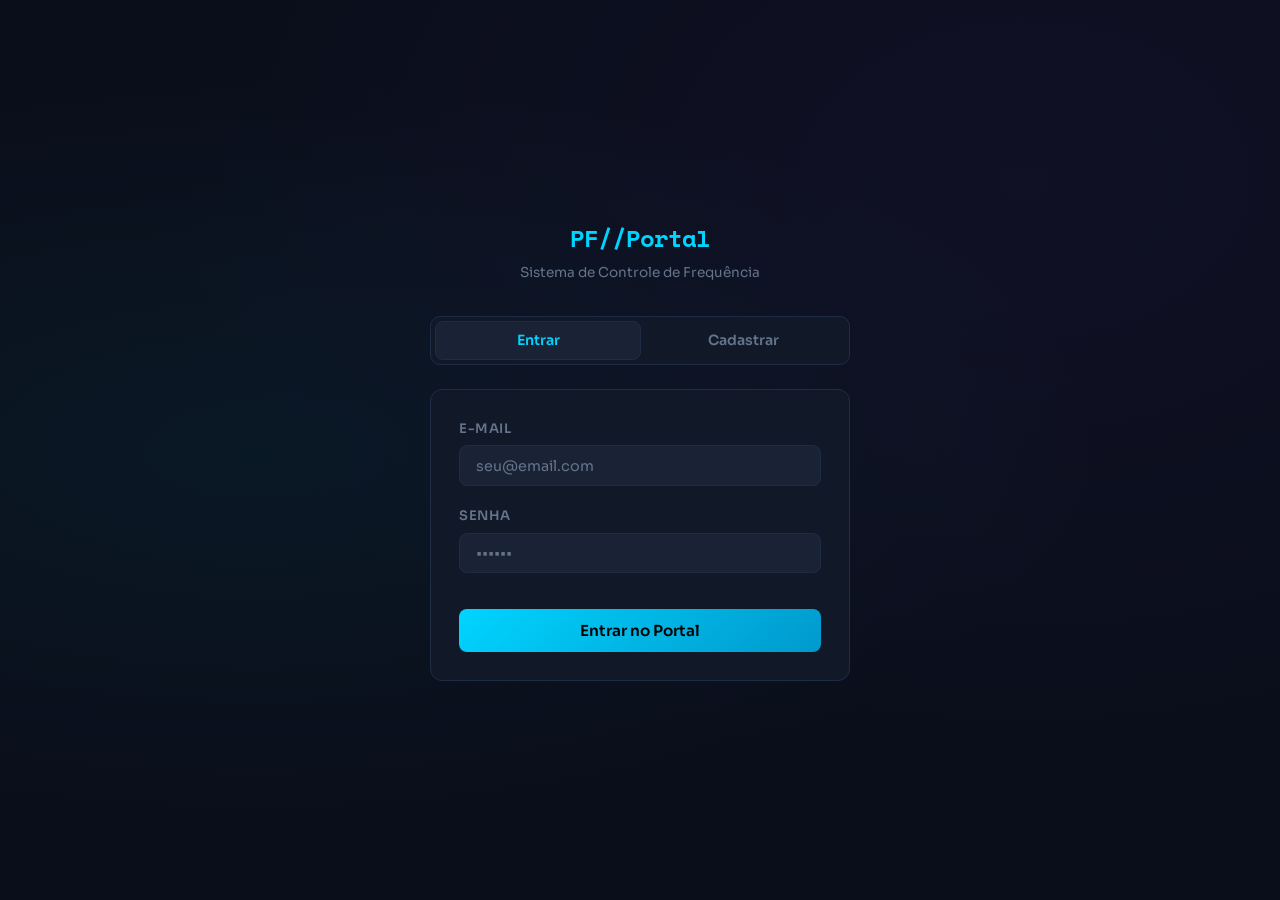
==== portal.html @ 4fd6e5c7 "Add files via upload" ====
<!DOCTYPE html>
<html lang="pt-BR">
<head>
  <meta charset="UTF-8" />
  <meta name="viewport" content="width=device-width, initial-scale=1.0" />
  <title>Portal — Dashboard</title>
  <link rel="stylesheet" href="css/style.css" />
</head>
<body>
  <!-- NAVBAR -->
  <nav class="navbar">
    <a class="navbar-brand" href="portal.html">PF<span>//</span>Portal</a>
    <div class="navbar-right">
      <span class="welcome-text">Bem-vindo, <strong id="user-name">—</strong></span>
      <button class="btn btn-ghost btn-sm" onclick="Auth.logout()">Sair</button>
    </div>
  </nav>

  <div class="page container" style="padding-top:2rem; padding-bottom:3rem;">
    <!-- Stats -->
    <div class="stats-row" id="stats-row">
      <div class="stat-box">
        <div class="stat-label">Turmas</div>
        <div class="stat-value font-mono" id="stat-turmas">0</div>
        <div class="stat-sub">cadastradas</div>
      </div>
      <div class="stat-box">
        <div class="stat-label">Alunos</div>
        <div class="stat-value font-mono" id="stat-alunos">0</div>
        <div class="stat-sub">no total</div>
      </div>
      <div class="stat-box">
        <div class="stat-label">UCs</div>
        <div class="stat-value font-mono" id="stat-ucs">0</div>
        <div class="stat-sub">cadastradas</div>
      </div>
    </div>

    <!-- Section header -->
    <div class="section-header">
      <div>
        <div class="section-title">Minhas Turmas</div>
      </div>
      <button class="btn btn-primary" onclick="openModal()">+ Criar Turma</button>
    </div>

    <div id="msg-area"></div>
    <div id="turmas-grid" class="grid-2"></div>
  </div>

  <!-- Modal: criar/editar turma -->
  <div class="modal-overlay hidden" id="modal">
    <div class="modal">
      <div class="modal-header">
        <span class="modal-title" id="modal-title">Nova Turma</span>
        <button class="modal-close" onclick="closeModal()">✕</button>
      </div>
      <div id="modal-msg"></div>
      <div class="form-group">
        <label class="form-label">Nome da Turma *</label>
        <input type="text" id="turma-nome" class="form-input" placeholder="Ex: Turma 2024/1" />
      </div>
      <div class="form-group">
        <label class="form-label">Descrição (opcional)</label>
        <input type="text" id="turma-desc" class="form-input" placeholder="Ex: Técnico em Informática" />
      </div>
      <div class="modal-footer">
        <button class="btn btn-ghost" onclick="closeModal()">Cancelar</button>
        <button class="btn btn-primary" id="modal-save-btn" onclick="salvarTurma()">Salvar</button>
      </div>
    </div>
  </div>

  <!-- Modal: confirmar delete -->
  <div class="modal-overlay hidden" id="modal-del">
    <div class="modal">
      <div class="modal-header">
        <span class="modal-title">Excluir Turma</span>
        <button class="modal-close" onclick="document.getElementById('modal-del').classList.add('hidden')">✕</button>
      </div>
      <p class="text-muted">Tem certeza? Todos os alunos, UCs e frequências desta turma serão excluídos.</p>
      <div class="modal-footer">
        <button class="btn btn-ghost" onclick="document.getElementById('modal-del').classList.add('hidden')">Cancelar</button>
        <button class="btn btn-danger" id="btn-confirm-del" onclick="confirmarDelete()">Excluir</button>
      </div>
    </div>
  </div>

  <script src="js/auth.js"></script>
  <script src="js/storage.js"></script>
  <script src="js/turmas.js"></script>
  <script>
    const user = Auth.requireAuth();
    if (user) document.getElementById('user-name').textContent = user.name.split(' ')[0];

    let editingId = null;
    let deletingId = null;

    function openModal(turma) {
      editingId = turma ? turma.id : null;
      document.getElementById('modal-title').textContent = turma ? 'Editar Turma' : 'Nova Turma';
      document.getElementById('turma-nome').value = turma ? turma.nome : '';
      document.getElementById('turma-desc').value = turma ? turma.descricao : '';
      document.getElementById('modal-msg').innerHTML = '';
      document.getElementById('modal').classList.remove('hidden');
      setTimeout(() => document.getElementById('turma-nome').focus(), 100);
    }

    function closeModal() {
      document.getElementById('modal').classList.add('hidden');
    }

    function salvarTurma() {
      const nome = document.getElementById('turma-nome').value;
      const desc = document.getElementById('turma-desc').value;
      let res;
      if (editingId) {
        res = Turmas.update(editingId, nome, desc);
      } else {
        res = Turmas.create(user.id, nome, desc);
      }
      if (!res.ok) {
        document.getElementById('modal-msg').innerHTML = `<div class="alert alert-error">${res.msg}</div>`;
        return;
      }
      closeModal();
      render();
    }

    function openDelete(id) {
      deletingId = id;
      document.getElementById('modal-del').classList.remove('hidden');
    }

    function confirmarDelete() {
      if (!deletingId) return;
      Turmas.delete(deletingId);
      deletingId = null;
      document.getElementById('modal-del').classList.add('hidden');
      render();
    }

    function render() {
      const turmas = Storage.getTurmas(user.id);
      const grid = document.getElementById('turmas-grid');

      // Stats
      let totalAlunos = 0, totalUCs = 0;
      turmas.forEach(t => {
        totalAlunos += Storage.getAlunos(t.id).length;
        totalUCs += Storage.getUCs(t.id).length;
      });
      document.getElementById('stat-turmas').textContent = turmas.length;
      document.getElementById('stat-alunos').textContent = totalAlunos;
      document.getElementById('stat-ucs').textContent = totalUCs;

      if (turmas.length === 0) {
        grid.innerHTML = `
          <div class="empty-state" style="grid-column:1/-1">
            <div class="empty-icon">🏫</div>
            <h3>Nenhuma turma cadastrada</h3>
            <p>Clique em "Criar Turma" para começar.</p>
          </div>`;
        return;
      }

      grid.innerHTML = turmas.map(t => {
        const alunos = Storage.getAlunos(t.id).length;
        const ucs = Storage.getUCs(t.id).length;
        return `
          <div class="card card-clickable" onclick="location.href='turma.html?id=${t.id}'">
            <div class="card-header">
              <div>
                <div class="card-title">${escHtml(t.nome)}</div>
                ${t.descricao ? `<div class="card-subtitle">${escHtml(t.descricao)}</div>` : ''}
              </div>
              <div style="display:flex;gap:0.4rem;z-index:2" onclick="event.stopPropagation()">
                <button class="btn btn-warn btn-sm" onclick="openModal(${JSON.stringify(t).replace(/"/g,'&quot;')})">✏</button>
                <button class="btn btn-danger btn-sm" onclick="openDelete('${t.id}')">🗑</button>
              </div>
            </div>
            <div style="display:flex;gap:0.75rem;margin-top:0.5rem;">
              <span class="badge badge-accent">👥 ${alunos} aluno${alunos !== 1 ? 's' : ''}</span>
              <span class="badge badge-muted">📚 ${ucs} UC${ucs !== 1 ? 's' : ''}</span>
            </div>
            <div style="margin-top:1rem;">
              <button class="btn btn-primary btn-sm" onclick="event.stopPropagation();location.href='turma.html?id=${t.id}'">Entrar →</button>
            </div>
          </div>`;
      }).join('');
    }

    function escHtml(s) {
      return String(s).replace(/&/g,'&amp;').replace(/</g,'&lt;').replace(/>/g,'&gt;').replace(/"/g,'&quot;');
    }

    // Allow Enter key in modal
    document.addEventListener('keydown', e => {
      if (e.key === 'Enter' && !document.getElementById('modal').classList.contains('hidden')) salvarTurma();
      if (e.key === 'Escape') { closeModal(); document.getElementById('modal-del').classList.add('hidden'); }
    });

    render();
  </script>
</body>
</html>
---- css/style.css ----
@import url('https://fonts.googleapis.com/css2?family=Space+Mono:wght@400;700&family=Sora:wght@300;400;500;600;700&display=swap');

:root {
  --bg: #0a0e1a;
  --surface: #111827;
  --surface2: #1a2235;
  --border: #1e2d45;
  --accent: #00d4ff;
  --accent2: #7c3aed;
  --danger: #ff4d6d;
  --warn: #f59e0b;
  --success: #10b981;
  --text: #e2e8f0;
  --text-muted: #64748b;
  --radius: 12px;
  --shadow: 0 4px 24px rgba(0,0,0,0.4);
}

*, *::before, *::after { box-sizing: border-box; margin: 0; padding: 0; }

body {
  font-family: 'Sora', sans-serif;
  background: var(--bg);
  color: var(--text);
  min-height: 100vh;
  line-height: 1.6;
}

/* ===== LAYOUT ===== */
.container { max-width: 1100px; margin: 0 auto; padding: 0 1.5rem; }
.page { min-height: 100vh; }

/* ===== NAVBAR ===== */
.navbar {
  background: rgba(17,24,39,0.9);
  backdrop-filter: blur(12px);
  border-bottom: 1px solid var(--border);
  padding: 0 1.5rem;
  height: 64px;
  display: flex;
  align-items: center;
  justify-content: space-between;
  position: sticky;
  top: 0;
  z-index: 100;
}

.navbar-brand {
  font-family: 'Space Mono', monospace;
  font-weight: 700;
  font-size: 1.1rem;
  color: var(--accent);
  text-decoration: none;
  letter-spacing: -0.5px;
}

.navbar-brand span { color: var(--text-muted); }

.navbar-right {
  display: flex;
  align-items: center;
  gap: 1rem;
}

.welcome-text {
  font-size: 0.85rem;
  color: var(--text-muted);
}

.welcome-text strong { color: var(--text); }

/* ===== BREADCRUMB ===== */
.breadcrumb {
  display: flex;
  align-items: center;
  gap: 0.5rem;
  padding: 1rem 0;
  font-size: 0.82rem;
  color: var(--text-muted);
}

.breadcrumb a { color: var(--accent); text-decoration: none; }
.breadcrumb a:hover { text-decoration: underline; }
.breadcrumb-sep { color: var(--border); }

/* ===== BUTTONS ===== */
.btn {
  display: inline-flex;
  align-items: center;
  gap: 0.4rem;
  padding: 0.55rem 1.1rem;
  border-radius: 8px;
  border: none;
  font-family: 'Sora', sans-serif;
  font-size: 0.88rem;
  font-weight: 600;
  cursor: pointer;
  transition: all 0.2s;
  text-decoration: none;
}

.btn-primary {
  background: linear-gradient(135deg, var(--accent), #0099cc);
  color: #000;
}
.btn-primary:hover { opacity: 0.85; transform: translateY(-1px); box-shadow: 0 4px 16px rgba(0,212,255,0.35); }

.btn-secondary {
  background: var(--surface2);
  color: var(--text);
  border: 1px solid var(--border);
}
.btn-secondary:hover { border-color: var(--accent); color: var(--accent); }

.btn-danger {
  background: rgba(255,77,109,0.15);
  color: var(--danger);
  border: 1px solid rgba(255,77,109,0.3);
}
.btn-danger:hover { background: rgba(255,77,109,0.25); }

.btn-success {
  background: rgba(16,185,129,0.15);
  color: var(--success);
  border: 1px solid rgba(16,185,129,0.3);
}
.btn-success:hover { background: rgba(16,185,129,0.25); }

.btn-warn {
  background: rgba(245,158,11,0.15);
  color: var(--warn);
  border: 1px solid rgba(245,158,11,0.3);
}
.btn-warn:hover { background: rgba(245,158,11,0.25); }

.btn-ghost {
  background: transparent;
  color: var(--text-muted);
  border: 1px solid var(--border);
}
.btn-ghost:hover { color: var(--text); border-color: var(--text-muted); }

.btn-sm { padding: 0.3rem 0.7rem; font-size: 0.78rem; }
.btn-lg { padding: 0.75rem 1.5rem; font-size: 0.95rem; }
.btn-full { width: 100%; justify-content: center; }

/* ===== FORMS ===== */
.form-group { margin-bottom: 1.2rem; }
.form-label { display: block; font-size: 0.82rem; font-weight: 600; color: var(--text-muted); margin-bottom: 0.4rem; text-transform: uppercase; letter-spacing: 0.5px; }

.form-input, .form-select {
  width: 100%;
  padding: 0.65rem 1rem;
  background: var(--surface2);
  border: 1px solid var(--border);
  border-radius: 8px;
  color: var(--text);
  font-family: 'Sora', sans-serif;
  font-size: 0.9rem;
  transition: border-color 0.2s;
  outline: none;
}

.form-input:focus, .form-select:focus {
  border-color: var(--accent);
  box-shadow: 0 0 0 3px rgba(0,212,255,0.1);
}

.form-input::placeholder { color: var(--text-muted); }

.form-row { display: grid; grid-template-columns: 1fr 1fr; gap: 1rem; }
@media (max-width: 500px) { .form-row { grid-template-columns: 1fr; } }

/* ===== CARDS ===== */
.card {
  background: var(--surface);
  border: 1px solid var(--border);
  border-radius: var(--radius);
  padding: 1.5rem;
  transition: border-color 0.2s, transform 0.2s;
}

.card:hover { border-color: rgba(0,212,255,0.25); }
.card-clickable { cursor: pointer; }
.card-clickable:hover { transform: translateY(-2px); box-shadow: var(--shadow); }

.card-header {
  display: flex;
  align-items: center;
  justify-content: space-between;
  margin-bottom: 1rem;
}

.card-title { font-size: 1rem; font-weight: 700; }
.card-subtitle { font-size: 0.8rem; color: var(--text-muted); margin-top: 0.2rem; }

/* ===== GRID ===== */
.grid-2 { display: grid; grid-template-columns: repeat(auto-fill, minmax(280px, 1fr)); gap: 1rem; }
.grid-3 { display: grid; grid-template-columns: repeat(auto-fill, minmax(220px, 1fr)); gap: 1rem; }

/* ===== SECTION HEADER ===== */
.section-header {
  display: flex;
  align-items: center;
  justify-content: space-between;
  margin-bottom: 1.5rem;
  padding-bottom: 1rem;
  border-bottom: 1px solid var(--border);
}

.section-title { font-size: 1.3rem; font-weight: 700; }
.section-count { font-size: 0.8rem; color: var(--text-muted); font-family: 'Space Mono', monospace; }

/* ===== BADGE ===== */
.badge {
  display: inline-flex;
  align-items: center;
  padding: 0.2rem 0.6rem;
  border-radius: 999px;
  font-size: 0.72rem;
  font-weight: 700;
  font-family: 'Space Mono', monospace;
}

.badge-accent { background: rgba(0,212,255,0.15); color: var(--accent); }
.badge-warn { background: rgba(245,158,11,0.15); color: var(--warn); }
.badge-danger { background: rgba(255,77,109,0.15); color: var(--danger); }
.badge-success { background: rgba(16,185,129,0.15); color: var(--success); }
.badge-muted { background: var(--surface2); color: var(--text-muted); }

/* ===== TABS ===== */
.tabs {
  display: flex;
  gap: 0.25rem;
  background: var(--surface);
  border: 1px solid var(--border);
  border-radius: 10px;
  padding: 0.25rem;
  margin-bottom: 2rem;
}

.tab-btn {
  flex: 1;
  padding: 0.6rem 1rem;
  border: none;
  background: transparent;
  color: var(--text-muted);
  font-family: 'Sora', sans-serif;
  font-size: 0.85rem;
  font-weight: 600;
  cursor: pointer;
  border-radius: 8px;
  transition: all 0.2s;
}

.tab-btn.active {
  background: var(--surface2);
  color: var(--accent);
  border: 1px solid var(--border);
}

.tab-content { display: none; }
.tab-content.active { display: block; }

/* ===== ALERTS ===== */
.alert {
  padding: 0.75rem 1rem;
  border-radius: 8px;
  font-size: 0.85rem;
  margin-bottom: 1rem;
  display: flex;
  align-items: flex-start;
  gap: 0.5rem;
  animation: slideIn 0.3s ease;
}

@keyframes slideIn {
  from { opacity: 0; transform: translateY(-8px); }
  to { opacity: 1; transform: translateY(0); }
}

.alert-error { background: rgba(255,77,109,0.12); border: 1px solid rgba(255,77,109,0.3); color: #ff8099; }
.alert-success { background: rgba(16,185,129,0.12); border: 1px solid rgba(16,185,129,0.3); color: #34d399; }
.alert-warn { background: rgba(245,158,11,0.12); border: 1px solid rgba(245,158,11,0.3); color: var(--warn); }

/* ===== TABLE ===== */
.table-wrap { overflow-x: auto; border-radius: var(--radius); border: 1px solid var(--border); }

table {
  width: 100%;
  border-collapse: collapse;
  font-size: 0.88rem;
}

thead { background: var(--surface2); }
th { padding: 0.75rem 1rem; text-align: left; font-size: 0.75rem; color: var(--text-muted); text-transform: uppercase; letter-spacing: 0.5px; font-weight: 700; }
td { padding: 0.75rem 1rem; border-top: 1px solid var(--border); }
tr:hover td { background: rgba(255,255,255,0.02); }

/* ===== ALUNO ALERT STATES ===== */
.aluno-row.alert-consecutiva td:first-child { color: var(--danger); }
.aluno-alert-tag {
  display: inline-flex;
  align-items: center;
  gap: 0.3rem;
  font-size: 0.75rem;
  padding: 0.15rem 0.5rem;
  border-radius: 4px;
  margin-top: 0.2rem;
}

.tag-consecutiva { background: rgba(255,77,109,0.15); color: var(--danger); }
.tag-baixa-presenca { background: rgba(245,158,11,0.15); color: var(--warn); }

/* ===== FREQUENCIA ===== */
.freq-grid { display: flex; flex-direction: column; gap: 1rem; }

.freq-aula-card {
  background: var(--surface);
  border: 1px solid var(--border);
  border-radius: var(--radius);
  overflow: hidden;
}

.freq-aula-header {
  display: flex;
  align-items: center;
  justify-content: space-between;
  padding: 0.85rem 1.2rem;
  background: var(--surface2);
  border-bottom: 1px solid var(--border);
}

.freq-aula-title { font-weight: 700; font-size: 0.9rem; }
.freq-aula-date { font-size: 0.78rem; color: var(--text-muted); font-family: 'Space Mono', monospace; }

.freq-aluno-list { padding: 0.75rem 1.2rem; display: flex; flex-direction: column; gap: 0.5rem; }

.freq-aluno-item {
  display: flex;
  align-items: center;
  justify-content: space-between;
  padding: 0.5rem 0.75rem;
  border-radius: 8px;
  background: rgba(255,255,255,0.02);
}

.freq-aluno-name { font-size: 0.88rem; font-weight: 500; }
.freq-aluno-name.faltou { color: var(--danger); }

.freq-toggle {
  display: flex;
  gap: 0.4rem;
}

.btn-presenca {
  padding: 0.25rem 0.7rem;
  border-radius: 6px;
  border: 1px solid;
  font-size: 0.78rem;
  font-weight: 700;
  cursor: pointer;
  font-family: 'Sora', sans-serif;
  transition: all 0.15s;
}

.btn-presenca.presente {
  background: rgba(16,185,129,0.2);
  color: var(--success);
  border-color: rgba(16,185,129,0.4);
}
.btn-presenca.faltou {
  background: rgba(255,77,109,0.2);
  color: var(--danger);
  border-color: rgba(255,77,109,0.4);
}
.btn-presenca.inativo {
  background: transparent;
  color: var(--text-muted);
  border-color: var(--border);
}

/* ===== LOGIN PAGE ===== */
.auth-page {
  min-height: 100vh;
  display: flex;
  align-items: center;
  justify-content: center;
  padding: 2rem;
  background: radial-gradient(ellipse at 20% 50%, rgba(0,212,255,0.05) 0%, transparent 60%),
              radial-gradient(ellipse at 80% 20%, rgba(124,58,237,0.05) 0%, transparent 60%),
              var(--bg);
}

.auth-box {
  width: 100%;
  max-width: 420px;
}

.auth-logo {
  text-align: center;
  margin-bottom: 2rem;
}

.auth-logo h1 {
  font-family: 'Space Mono', monospace;
  font-size: 1.5rem;
  color: var(--accent);
  letter-spacing: -1px;
}

.auth-logo p {
  color: var(--text-muted);
  font-size: 0.85rem;
  margin-top: 0.25rem;
}

.auth-tabs {
  display: flex;
  background: var(--surface);
  border: 1px solid var(--border);
  border-radius: 10px;
  padding: 0.25rem;
  margin-bottom: 1.5rem;
}

.auth-tab {
  flex: 1;
  padding: 0.6rem;
  border: none;
  background: transparent;
  color: var(--text-muted);
  font-family: 'Sora', sans-serif;
  font-size: 0.88rem;
  font-weight: 600;
  cursor: pointer;
  border-radius: 8px;
  transition: all 0.2s;
}

.auth-tab.active {
  background: var(--surface2);
  color: var(--accent);
  border: 1px solid var(--border);
}

.auth-form { background: var(--surface); border: 1px solid var(--border); border-radius: var(--radius); padding: 1.75rem; }

/* ===== MODAL ===== */
.modal-overlay {
  position: fixed;
  inset: 0;
  background: rgba(0,0,0,0.7);
  backdrop-filter: blur(4px);
  display: flex;
  align-items: center;
  justify-content: center;
  z-index: 1000;
  padding: 1rem;
  animation: fadeIn 0.2s ease;
}

@keyframes fadeIn { from { opacity: 0; } to { opacity: 1; } }

.modal {
  background: var(--surface);
  border: 1px solid var(--border);
  border-radius: var(--radius);
  padding: 1.75rem;
  width: 100%;
  max-width: 480px;
  animation: scaleIn 0.2s ease;
}

@keyframes scaleIn { from { opacity:0; transform: scale(0.96); } to { opacity:1; transform: scale(1); } }

.modal-header {
  display: flex;
  align-items: center;
  justify-content: space-between;
  margin-bottom: 1.5rem;
}

.modal-title { font-size: 1.1rem; font-weight: 700; }

.modal-close {
  background: transparent;
  border: none;
  color: var(--text-muted);
  cursor: pointer;
  font-size: 1.2rem;
  line-height: 1;
  padding: 0.25rem;
}
.modal-close:hover { color: var(--text); }

.modal-footer { display: flex; gap: 0.75rem; justify-content: flex-end; margin-top: 1.5rem; }

/* ===== STAT BOXES ===== */
.stats-row { display: grid; grid-template-columns: repeat(auto-fit, minmax(140px, 1fr)); gap: 1rem; margin-bottom: 2rem; }

.stat-box {
  background: var(--surface);
  border: 1px solid var(--border);
  border-radius: var(--radius);
  padding: 1.2rem 1.4rem;
}

.stat-label { font-size: 0.72rem; color: var(--text-muted); text-transform: uppercase; letter-spacing: 0.5px; font-weight: 700; margin-bottom: 0.3rem; }
.stat-value { font-family: 'Space Mono', monospace; font-size: 1.8rem; font-weight: 700; color: var(--accent); line-height: 1; }
.stat-sub { font-size: 0.75rem; color: var(--text-muted); margin-top: 0.2rem; }

/* ===== PROGRESS BAR ===== */
.progress-wrap { background: var(--border); border-radius: 99px; height: 6px; overflow: hidden; margin-top: 0.4rem; }
.progress-bar { height: 100%; border-radius: 99px; transition: width 0.5s ease; }
.progress-good { background: var(--success); }
.progress-warn { background: var(--warn); }
.progress-bad { background: var(--danger); }

/* ===== EMPTY STATE ===== */
.empty-state {
  text-align: center;
  padding: 3rem 1rem;
  color: var(--text-muted);
}
.empty-state .empty-icon { font-size: 2.5rem; margin-bottom: 0.75rem; }
.empty-state h3 { font-size: 1rem; color: var(--text); margin-bottom: 0.5rem; }
.empty-state p { font-size: 0.85rem; }

/* ===== SCROLLBAR ===== */
::-webkit-scrollbar { width: 6px; height: 6px; }
::-webkit-scrollbar-track { background: var(--bg); }
::-webkit-scrollbar-thumb { background: var(--border); border-radius: 99px; }
::-webkit-scrollbar-thumb:hover { background: var(--text-muted); }

/* ===== MISC ===== */
.hidden { display: none !important; }
.mt-1 { margin-top: 0.5rem; }
.mt-2 { margin-top: 1rem; }
.mt-3 { margin-top: 1.5rem; }
.mb-2 { margin-bottom: 1rem; }
.flex { display: flex; }
.items-center { align-items: center; }
.gap-2 { gap: 0.5rem; }
.gap-3 { gap: 1rem; }
.text-muted { color: var(--text-muted); font-size: 0.85rem; }
.text-danger { color: var(--danger); }
.text-success { color: var(--success); }
.text-warn { color: var(--warn); }
.font-mono { font-family: 'Space Mono', monospace; }
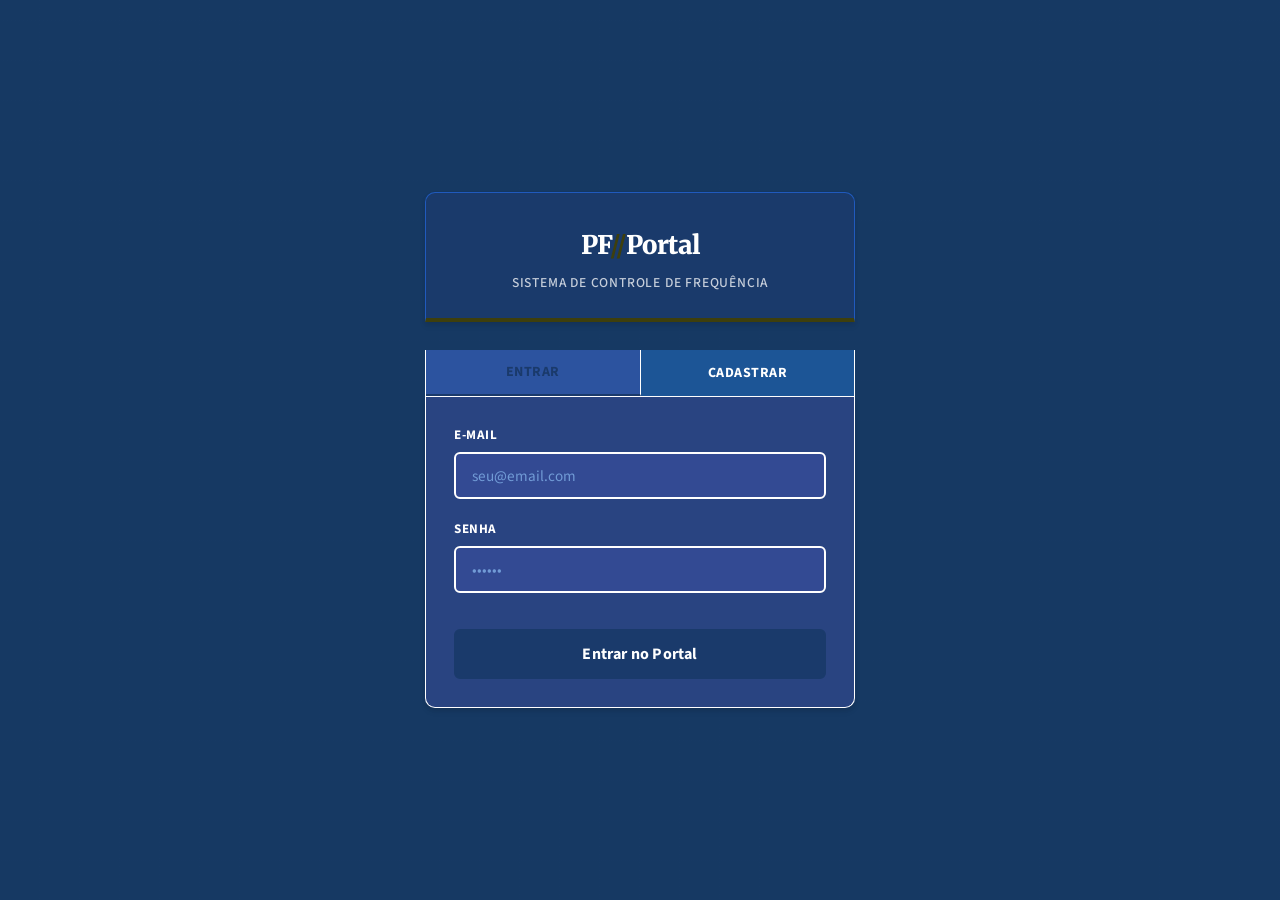
==== commit 4dddcdf7: "Initial commit" ====
--- a/portal.html
+++ b/portal.html
@@ -3,99 +3,370 @@
 <head>
   <meta charset="UTF-8" />
   <meta name="viewport" content="width=device-width, initial-scale=1.0" />
-  <title>Portal — Dashboard</title>
+  <title>PF//Portal — Dashboard</title>
   <link rel="stylesheet" href="css/style.css" />
+  <style>
+    /* ===== PORTAL ESPECÍFICO ===== */
+ 
+    .portal-hero {
+      background: var(--primary);
+      border-bottom: 4px solid var(--accent);
+      padding: 2rem 0 0 0;
+      margin-bottom: 2rem;
+    }
+ 
+    .portal-hero-inner {
+      max-width: 1100px;
+      margin: 0 auto;
+      padding: 0 1.5rem 1.5rem;
+      display: flex;
+      align-items: flex-end;
+      justify-content: space-between;
+      gap: 1rem;
+      flex-wrap: wrap;
+    }
+ 
+    .portal-greeting {
+      color: rgba(255,255,255,0.7);
+      font-size: 0.85rem;
+      font-weight: 600;
+      text-transform: uppercase;
+      letter-spacing: 0.8px;
+      margin-bottom: 0.3rem;
+    }
+ 
+    .portal-greeting strong {
+      color: #ffffff;
+      font-family: 'Merriweather', serif;
+      font-size: 1.5rem;
+      display: block;
+      text-transform: none;
+      letter-spacing: -0.3px;
+      margin-top: 0.1rem;
+    }
+ 
+    .portal-date {
+      color: rgba(255,255,255,0.5);
+      font-size: 0.78rem;
+      margin-top: 0.4rem;
+    }
+ 
+    /* Stats no hero */
+    .hero-stats {
+      display: flex;
+      gap: 1rem;
+      flex-wrap: wrap;
+    }
+ 
+    .hero-stat {
+      background: rgba(255,255,255,0.1);
+      border: 1px solid rgba(255,255,255,0.2);
+      border-radius: 8px;
+      padding: 0.75rem 1.25rem;
+      text-align: center;
+      min-width: 90px;
+    }
+ 
+    .hero-stat-value {
+      font-family: 'Merriweather', serif;
+      font-size: 1.6rem;
+      font-weight: 900;
+      color: var(--accent);
+      line-height: 1;
+    }
+ 
+    .hero-stat-label {
+      font-size: 0.7rem;
+      color: rgba(255,255,255,0.65);
+      text-transform: uppercase;
+      letter-spacing: 0.5px;
+      font-weight: 700;
+      margin-top: 0.25rem;
+    }
+ 
+    /* ===== TURMA CARDS ===== */
+    .turma-card {
+      background: var(--surface);
+      border: 1px solid var(--border);
+      border-radius: var(--radius-lg);
+      overflow: hidden;
+      box-shadow: var(--shadow-sm);
+      cursor: pointer;
+      transition: transform 0.2s, box-shadow 0.2s, border-color 0.2s;
+      display: flex;
+      flex-direction: column;
+    }
+ 
+    .turma-card:hover {
+      transform: translateY(-3px);
+      box-shadow: var(--shadow-lg);
+      border-color: var(--primary);
+    }
+ 
+    .turma-card-header {
+      background: var(--primary);
+      padding: 1.1rem 1.25rem;
+      border-bottom: 3px solid var(--accent);
+      display: flex;
+      align-items: flex-start;
+      justify-content: space-between;
+      gap: 0.5rem;
+    }
+ 
+    .turma-card-titulo {
+      font-family: 'Merriweather', serif;
+      font-size: 1rem;
+      font-weight: 700;
+      color: #ffffff;
+      line-height: 1.3;
+    }
+ 
+    .turma-card-desc {
+      font-size: 0.78rem;
+      color: rgba(255,255,255,0.65);
+      margin-top: 0.2rem;
+    }
+ 
+    .turma-card-acoes {
+      display: flex;
+      gap: 0.35rem;
+      flex-shrink: 0;
+    }
+ 
+    .turma-card-body {
+      padding: 1rem 1.25rem;
+      flex: 1;
+      display: flex;
+      flex-direction: column;
+      gap: 0.75rem;
+    }
+ 
+    .turma-info-row {
+      display: flex;
+      gap: 0.6rem;
+    }
+ 
+    .turma-chip {
+      display: inline-flex;
+      align-items: center;
+      gap: 0.3rem;
+      background: var(--primary-bg);
+      color: var(--primary);
+      border: 1px solid #b3c8e8;
+      border-radius: 4px;
+      padding: 0.2rem 0.65rem;
+      font-size: 0.75rem;
+      font-weight: 700;
+      text-transform: uppercase;
+      letter-spacing: 0.3px;
+    }
+ 
+    .turma-card-footer {
+      padding: 0.85rem 1.25rem;
+      border-top: 1px solid var(--border);
+      background: var(--surface2);
+    }
+ 
+    /* ===== MODAL OVERLAY CUSTOM ===== */
+    .modal > .form-group:first-of-type {
+      margin-top: 1.25rem;
+    }
+ 
+    /* ===== EMPTY ===== */
+    .empty-portal {
+      grid-column: 1 / -1;
+      text-align: center;
+      padding: 4rem 2rem;
+      border: 2px dashed var(--border);
+      border-radius: var(--radius-lg);
+      background: var(--surface);
+    }
+ 
+    .empty-portal .empty-icon {
+      font-size: 3.5rem;
+      margin-bottom: 1rem;
+      display: block;
+    }
+ 
+    .empty-portal h3 {
+      font-family: 'Merriweather', serif;
+      font-size: 1.1rem;
+      color: var(--primary);
+      margin-bottom: 0.5rem;
+    }
+ 
+    .empty-portal p {
+      color: var(--text-muted);
+      font-size: 0.875rem;
+      margin-bottom: 1.5rem;
+    }
+ 
+    /* ===== SECTION TOOLBAR ===== */
+    .toolbar {
+      display: flex;
+      align-items: center;
+      justify-content: space-between;
+      margin-bottom: 1.5rem;
+      flex-wrap: wrap;
+      gap: 0.75rem;
+    }
+ 
+    .toolbar-left {
+      display: flex;
+      align-items: center;
+      gap: 0.75rem;
+    }
+ 
+    .toolbar-title {
+      font-family: 'Merriweather', serif;
+      font-size: 1.15rem;
+      font-weight: 700;
+      color: var(--primary);
+    }
+ 
+    .toolbar-count {
+      background: var(--primary-bg);
+      color: var(--primary);
+      border: 1px solid #b3c8e8;
+      border-radius: 99px;
+      padding: 0.15rem 0.65rem;
+      font-size: 0.75rem;
+      font-weight: 700;
+    }
+ 
+    /* ===== ALERTA CONFIRMAÇÃO DELETE ===== */
+    .confirm-msg {
+      padding: 1rem 1.5rem;
+      background: var(--danger-bg);
+      border-left: 4px solid var(--danger);
+      color: var(--danger);
+      font-size: 0.875rem;
+      font-weight: 500;
+      margin: 0 1.5rem;
+      border-radius: var(--radius);
+    }
+  </style>
 </head>
 <body>
+ 
   <!-- NAVBAR -->
   <nav class="navbar">
     <a class="navbar-brand" href="portal.html">PF<span>//</span>Portal</a>
     <div class="navbar-right">
-      <span class="welcome-text">Bem-vindo, <strong id="user-name">—</strong></span>
-      <button class="btn btn-ghost btn-sm" onclick="Auth.logout()">Sair</button>
+      <span class="welcome-text" id="nav-user-text"></span>
+      <button class="btn btn-ghost btn-sm" onclick="Auth.logout()">⬅ Sair</button>
     </div>
   </nav>
-
-  <div class="page container" style="padding-top:2rem; padding-bottom:3rem;">
-    <!-- Stats -->
-    <div class="stats-row" id="stats-row">
-      <div class="stat-box">
-        <div class="stat-label">Turmas</div>
-        <div class="stat-value font-mono" id="stat-turmas">0</div>
-        <div class="stat-sub">cadastradas</div>
-      </div>
-      <div class="stat-box">
-        <div class="stat-label">Alunos</div>
-        <div class="stat-value font-mono" id="stat-alunos">0</div>
-        <div class="stat-sub">no total</div>
-      </div>
-      <div class="stat-box">
-        <div class="stat-label">UCs</div>
-        <div class="stat-value font-mono" id="stat-ucs">0</div>
-        <div class="stat-sub">cadastradas</div>
+ 
+  <!-- HERO BANNER -->
+  <div class="portal-hero">
+    <div class="portal-hero-inner">
+      <div>
+        <div class="portal-greeting">
+          Bem-vindo de volta,
+          <strong id="hero-nome">—</strong>
+        </div>
+        <div class="portal-date" id="hero-data">—</div>
+      </div>
+      <div class="hero-stats">
+        <div class="hero-stat">
+          <div class="hero-stat-value" id="stat-turmas">0</div>
+          <div class="hero-stat-label">Turmas</div>
+        </div>
+        <div class="hero-stat">
+          <div class="hero-stat-value" id="stat-alunos">0</div>
+          <div class="hero-stat-label">Alunos</div>
+        </div>
+        <div class="hero-stat">
+          <div class="hero-stat-value" id="stat-ucs">0</div>
+          <div class="hero-stat-label">UCs</div>
+        </div>
       </div>
     </div>
-
-    <!-- Section header -->
-    <div class="section-header">
-      <div>
-        <div class="section-title">Minhas Turmas</div>
-      </div>
-      <button class="btn btn-primary" onclick="openModal()">+ Criar Turma</button>
+  </div>
+ 
+  <!-- CONTEÚDO PRINCIPAL -->
+  <div class="container" style="padding-bottom: 3rem;">
+ 
+    <!-- Toolbar -->
+    <div class="toolbar">
+      <div class="toolbar-left">
+        <span class="toolbar-title">Minhas Turmas</span>
+        <span class="toolbar-count" id="turmas-count">0</span>
+      </div>
+      <button class="btn btn-primary" onclick="openModal()">
+        + Nova Turma
+      </button>
     </div>
-
+ 
     <div id="msg-area"></div>
-    <div id="turmas-grid" class="grid-2"></div>
+ 
+    <!-- Grid de turmas -->
+    <div class="grid-2" id="turmas-grid"></div>
+ 
   </div>
-
-  <!-- Modal: criar/editar turma -->
+ 
+  <!-- ===== MODAL: CRIAR / EDITAR TURMA ===== -->
   <div class="modal-overlay hidden" id="modal">
     <div class="modal">
       <div class="modal-header">
         <span class="modal-title" id="modal-title">Nova Turma</span>
         <button class="modal-close" onclick="closeModal()">✕</button>
       </div>
-      <div id="modal-msg"></div>
-      <div class="form-group">
+      <div id="modal-msg" style="padding: 0 1.5rem;"></div>
+      <div class="form-group" style="padding: 1.25rem 1.5rem 0;">
         <label class="form-label">Nome da Turma *</label>
         <input type="text" id="turma-nome" class="form-input" placeholder="Ex: Turma 2024/1" />
       </div>
-      <div class="form-group">
+      <div class="form-group" style="padding: 0 1.5rem;">
         <label class="form-label">Descrição (opcional)</label>
-        <input type="text" id="turma-desc" class="form-input" placeholder="Ex: Técnico em Informática" />
+        <input type="text" id="turma-desc" class="form-input" placeholder="Ex: Técnico em Informática — Manhã" />
       </div>
       <div class="modal-footer">
         <button class="btn btn-ghost" onclick="closeModal()">Cancelar</button>
-        <button class="btn btn-primary" id="modal-save-btn" onclick="salvarTurma()">Salvar</button>
+        <button class="btn btn-primary" onclick="salvarTurma()">💾 Salvar</button>
       </div>
     </div>
   </div>
-
-  <!-- Modal: confirmar delete -->
+ 
+  <!-- ===== MODAL: CONFIRMAR DELETE ===== -->
   <div class="modal-overlay hidden" id="modal-del">
     <div class="modal">
       <div class="modal-header">
         <span class="modal-title">Excluir Turma</span>
-        <button class="modal-close" onclick="document.getElementById('modal-del').classList.add('hidden')">✕</button>
-      </div>
-      <p class="text-muted">Tem certeza? Todos os alunos, UCs e frequências desta turma serão excluídos.</p>
+        <button class="modal-close" onclick="closeDelModal()">✕</button>
+      </div>
+      <p class="confirm-msg" style="margin-top: 1.25rem;">
+        ⚠ Tem certeza? Todos os alunos, UCs e frequências desta turma serão <strong>permanentemente excluídos</strong>.
+      </p>
       <div class="modal-footer">
-        <button class="btn btn-ghost" onclick="document.getElementById('modal-del').classList.add('hidden')">Cancelar</button>
-        <button class="btn btn-danger" id="btn-confirm-del" onclick="confirmarDelete()">Excluir</button>
+        <button class="btn btn-ghost" onclick="closeDelModal()">Cancelar</button>
+        <button class="btn btn-danger" onclick="confirmarDelete()">🗑 Excluir</button>
       </div>
     </div>
   </div>
-
+ 
   <script src="js/auth.js"></script>
   <script src="js/storage.js"></script>
   <script src="js/turmas.js"></script>
   <script>
+    // ===== INIT =====
     const user = Auth.requireAuth();
-    if (user) document.getElementById('user-name').textContent = user.name.split(' ')[0];
-
-    let editingId = null;
+    if (user) {
+      document.getElementById('hero-nome').textContent = user.name;
+      document.getElementById('nav-user-text').innerHTML = `<strong>${user.name.split(' ')[0]}</strong>`;
+ 
+      // Data atual em pt-BR
+      const hoje = new Date();
+      document.getElementById('hero-data').textContent = hoje.toLocaleDateString('pt-BR', {
+        weekday: 'long', day: '2-digit', month: 'long', year: 'numeric'
+      });
+    }
+ 
+    let editingId  = null;
     let deletingId = null;
-
+ 
+    // ===== MODAL TURMA =====
     function openModal(turma) {
       editingId = turma ? turma.id : null;
       document.getElementById('modal-title').textContent = turma ? 'Editar Turma' : 'Nova Turma';
@@ -105,102 +376,139 @@
       document.getElementById('modal').classList.remove('hidden');
       setTimeout(() => document.getElementById('turma-nome').focus(), 100);
     }
-
+ 
     function closeModal() {
       document.getElementById('modal').classList.add('hidden');
     }
-
+ 
     function salvarTurma() {
       const nome = document.getElementById('turma-nome').value;
       const desc = document.getElementById('turma-desc').value;
-      let res;
-      if (editingId) {
-        res = Turmas.update(editingId, nome, desc);
-      } else {
-        res = Turmas.create(user.id, nome, desc);
-      }
+      const res = editingId
+        ? Turmas.update(editingId, nome, desc)
+        : Turmas.create(user.id, nome, desc);
+ 
       if (!res.ok) {
-        document.getElementById('modal-msg').innerHTML = `<div class="alert alert-error">${res.msg}</div>`;
+        document.getElementById('modal-msg').innerHTML =
+          `<div class="alert alert-error" style="margin-top:0.75rem;">⚠ ${res.msg}</div>`;
         return;
       }
       closeModal();
       render();
     }
-
-    function openDelete(id) {
+ 
+    // ===== MODAL DELETE =====
+    function openDelModal(id) {
       deletingId = id;
       document.getElementById('modal-del').classList.remove('hidden');
     }
-
+ 
+    function closeDelModal() {
+      document.getElementById('modal-del').classList.add('hidden');
+      deletingId = null;
+    }
+ 
     function confirmarDelete() {
       if (!deletingId) return;
       Turmas.delete(deletingId);
       deletingId = null;
-      document.getElementById('modal-del').classList.add('hidden');
+      closeDelModal();
       render();
     }
-
+ 
+    // ===== RENDER =====
     function render() {
       const turmas = Storage.getTurmas(user.id);
-      const grid = document.getElementById('turmas-grid');
-
+      const grid   = document.getElementById('turmas-grid');
+ 
       // Stats
       let totalAlunos = 0, totalUCs = 0;
       turmas.forEach(t => {
         totalAlunos += Storage.getAlunos(t.id).length;
-        totalUCs += Storage.getUCs(t.id).length;
+        totalUCs    += Storage.getUCs(t.id).length;
       });
+ 
       document.getElementById('stat-turmas').textContent = turmas.length;
       document.getElementById('stat-alunos').textContent = totalAlunos;
-      document.getElementById('stat-ucs').textContent = totalUCs;
-
+      document.getElementById('stat-ucs').textContent    = totalUCs;
+      document.getElementById('turmas-count').textContent = turmas.length;
+ 
       if (turmas.length === 0) {
         grid.innerHTML = `
-          <div class="empty-state" style="grid-column:1/-1">
-            <div class="empty-icon">🏫</div>
-            <h3>Nenhuma turma cadastrada</h3>
-            <p>Clique em "Criar Turma" para começar.</p>
+          <div class="empty-portal">
+            <span class="empty-icon">🏫</span>
+            <h3>Nenhuma turma cadastrada ainda</h3>
+            <p>Crie sua primeira turma para começar a registrar frequências.</p>
+            <button class="btn btn-primary" onclick="openModal()">+ Criar Primeira Turma</button>
           </div>`;
         return;
       }
-
+ 
       grid.innerHTML = turmas.map(t => {
         const alunos = Storage.getAlunos(t.id).length;
-        const ucs = Storage.getUCs(t.id).length;
+        const ucs    = Storage.getUCs(t.id).length;
+        const aulas  = ucs > 0
+          ? Storage.getUCs(t.id).reduce((acc, uc) => acc + Storage.getAulas(uc.id).length, 0)
+          : 0;
+ 
+        const turmaJson = escAttr(JSON.stringify(t));
+ 
         return `
-          <div class="card card-clickable" onclick="location.href='turma.html?id=${t.id}'">
-            <div class="card-header">
+          <div class="turma-card" onclick="location.href='turma.html?id=${t.id}'">
+            <div class="turma-card-header">
               <div>
-                <div class="card-title">${escHtml(t.nome)}</div>
-                ${t.descricao ? `<div class="card-subtitle">${escHtml(t.descricao)}</div>` : ''}
+                <div class="turma-card-titulo">${escHtml(t.nome)}</div>
+                ${t.descricao ? `<div class="turma-card-desc">${escHtml(t.descricao)}</div>` : ''}
               </div>
-              <div style="display:flex;gap:0.4rem;z-index:2" onclick="event.stopPropagation()">
-                <button class="btn btn-warn btn-sm" onclick="openModal(${JSON.stringify(t).replace(/"/g,'&quot;')})">✏</button>
-                <button class="btn btn-danger btn-sm" onclick="openDelete('${t.id}')">🗑</button>
+              <div class="turma-card-acoes" onclick="event.stopPropagation()">
+                <button class="btn btn-sm"
+                  style="background:rgba(255,255,255,0.15);color:#fff;border:1px solid rgba(255,255,255,0.3);"
+                  onclick="openModal(${turmaJson})"
+                  title="Editar turma">✏</button>
+                <button class="btn btn-sm"
+                  style="background:rgba(185,28,28,0.4);color:#fca5a5;border:1px solid rgba(185,28,28,0.5);"
+                  onclick="openDelModal('${t.id}')"
+                  title="Excluir turma">🗑</button>
               </div>
             </div>
-            <div style="display:flex;gap:0.75rem;margin-top:0.5rem;">
-              <span class="badge badge-accent">👥 ${alunos} aluno${alunos !== 1 ? 's' : ''}</span>
-              <span class="badge badge-muted">📚 ${ucs} UC${ucs !== 1 ? 's' : ''}</span>
+ 
+            <div class="turma-card-body">
+              <div class="turma-info-row">
+                <span class="turma-chip">👥 ${alunos} aluno${alunos !== 1 ? 's' : ''}</span>
+                <span class="turma-chip">📚 ${ucs} UC${ucs !== 1 ? 's' : ''}</span>
+                <span class="turma-chip">📋 ${aulas} aula${aulas !== 1 ? 's' : ''}</span>
+              </div>
             </div>
-            <div style="margin-top:1rem;">
-              <button class="btn btn-primary btn-sm" onclick="event.stopPropagation();location.href='turma.html?id=${t.id}'">Entrar →</button>
+ 
+            <div class="turma-card-footer">
+              <button class="btn btn-primary btn-sm"
+                onclick="event.stopPropagation(); location.href='turma.html?id=${t.id}'">
+                Acessar Turma →
+              </button>
             </div>
           </div>`;
       }).join('');
     }
-
+ 
+    // ===== UTILS =====
     function escHtml(s) {
-      return String(s).replace(/&/g,'&amp;').replace(/</g,'&lt;').replace(/>/g,'&gt;').replace(/"/g,'&quot;');
-    }
-
-    // Allow Enter key in modal
+      return String(s)
+        .replace(/&/g,'&amp;').replace(/</g,'&lt;')
+        .replace(/>/g,'&gt;').replace(/"/g,'&quot;');
+    }
+ 
+    function escAttr(s) {
+      return String(s).replace(/"/g, '&quot;');
+    }
+ 
+    // ===== TECLADO =====
     document.addEventListener('keydown', e => {
-      if (e.key === 'Enter' && !document.getElementById('modal').classList.contains('hidden')) salvarTurma();
-      if (e.key === 'Escape') { closeModal(); document.getElementById('modal-del').classList.add('hidden'); }
+      if (e.key === 'Enter' && !document.getElementById('modal').classList.contains('hidden'))
+        salvarTurma();
+      if (e.key === 'Escape') { closeModal(); closeDelModal(); }
     });
-
+ 
     render();
   </script>
 </body>
-</html>
+</html>
--- a/css/style.css
+++ b/css/style.css
@@ -1,74 +1,104 @@
-@import url('https://fonts.googleapis.com/css2?family=Space+Mono:wght@400;700&family=Sora:wght@300;400;500;600;700&display=swap');
-
+@import url('https://fonts.googleapis.com/css2?family=Merriweather:wght@400;700;900&family=Source+Sans+3:wght@400;500;600;700&display=swap');
+ 
 :root {
-  --bg: #0a0e1a;
-  --surface: #111827;
-  --surface2: #1a2235;
-  --border: #1e2d45;
-  --accent: #00d4ff;
-  --accent2: #7c3aed;
-  --danger: #ff4d6d;
-  --warn: #f59e0b;
-  --success: #10b981;
-  --text: #e2e8f0;
-  --text-muted: #64748b;
-  --radius: 12px;
-  --shadow: 0 4px 24px rgba(0,0,0,0.4);
-}
-
+  /* Paleta institucional escolar */
+  --bg: #032a57b9;
+  --surface: #4252aa6e;
+  --surface2: #1c5596;
+  --border: #ffffff;
+  --border-strong: #ffffff;
+ 
+  --primary: #1a3a6b;       /* azul escuro institucional */
+  --primary-dark: #205abd;
+  --primary-light: #0f3577;
+  --primary-bg: #1a3253;
+ 
+  --accent: #3e3f0d;        /* dourado escolar */
+  --accent-dark: #110c00;
+  --accent-bg: #79715d;
+ 
+  --danger: #a73d3d;
+  --danger-bg: #99616194;
+  --warn: #da6a14b7;
+  --warn-bg: #5c4c0b;
+  --success: #38724e;
+  --success-bg: #dcfce7;
+ 
+  --text: #ffffff;
+  --text-muted: #ffffff;
+  --text-light: #719bd6;
+ 
+  --radius: 6px;
+  --radius-lg: 10px;
+  --shadow-sm: 0 1px 3px rgba(0,0,0,0.1), 0 1px 2px rgba(0,0,0,0.06);
+  --shadow: 0 4px 6px rgba(0,0,0,0.07), 0 2px 4px rgba(0,0,0,0.06);
+  --shadow-lg: 0 10px 25px rgba(0,0,0,0.1), 0 4px 10px rgba(0,0,0,0.05);
+}
+ 
 *, *::before, *::after { box-sizing: border-box; margin: 0; padding: 0; }
-
+ 
 body {
-  font-family: 'Sora', sans-serif;
+  font-family: 'Source Sans 3', sans-serif;
   background: var(--bg);
   color: var(--text);
   min-height: 100vh;
   line-height: 1.6;
-}
-
+  font-size: 15px;
+}
+ 
 /* ===== LAYOUT ===== */
 .container { max-width: 1100px; margin: 0 auto; padding: 0 1.5rem; }
 .page { min-height: 100vh; }
-
+ 
 /* ===== NAVBAR ===== */
 .navbar {
-  background: rgba(17,24,39,0.9);
-  backdrop-filter: blur(12px);
-  border-bottom: 1px solid var(--border);
-  padding: 0 1.5rem;
-  height: 64px;
+  background: var(--primary);
+  border-bottom: 8px solid var(--accent);
+  padding: 0 1.8rem;
+  height: 68px;
   display: flex;
   align-items: center;
   justify-content: space-between;
   position: sticky;
   top: 0;
   z-index: 100;
-}
-
+  box-shadow: var(--shadow);
+}
+ 
 .navbar-brand {
-  font-family: 'Space Mono', monospace;
-  font-weight: 700;
-  font-size: 1.1rem;
+  font-family: 'Merriweather', serif;
+  font-weight: 900;
+  font-size: 1.15rem;
+  color: #ffffff;
+  text-decoration: none;
+  letter-spacing: 0.3px;
+  display: flex;
+  align-items: center;
+  gap: 0.6rem;
+}
+ 
+.navbar-brand::before {
+  content: '🎓';
+  font-size: 1.3rem;
+}
+ 
+.navbar-brand span {
   color: var(--accent);
-  text-decoration: none;
-  letter-spacing: -0.5px;
-}
-
-.navbar-brand span { color: var(--text-muted); }
-
+}
+ 
 .navbar-right {
   display: flex;
   align-items: center;
   gap: 1rem;
 }
-
+ 
 .welcome-text {
-  font-size: 0.85rem;
-  color: var(--text-muted);
-}
-
-.welcome-text strong { color: var(--text); }
-
+  font-size: 0.875rem;
+  color: rgba(255,255,255,0.75);
+}
+ 
+.welcome-text strong { color: #ffffff; }
+ 
 /* ===== BREADCRUMB ===== */
 .breadcrumb {
   display: flex;
@@ -77,127 +107,197 @@
   padding: 1rem 0;
   font-size: 0.82rem;
   color: var(--text-muted);
-}
-
-.breadcrumb a { color: var(--accent); text-decoration: none; }
+  background: transparent;
+}
+ 
+.breadcrumb a { color: var(--primary-light); text-decoration: none; font-weight: 600; }
 .breadcrumb a:hover { text-decoration: underline; }
-.breadcrumb-sep { color: var(--border); }
-
+.breadcrumb-sep { color: var(--border-strong); }
+ 
 /* ===== BUTTONS ===== */
 .btn {
   display: inline-flex;
   align-items: center;
+  justify-content: center;
   gap: 0.4rem;
-  padding: 0.55rem 1.1rem;
-  border-radius: 8px;
-  border: none;
-  font-family: 'Sora', sans-serif;
-  font-size: 0.88rem;
-  font-weight: 600;
+  padding: 0.55rem 1.2rem;
+  border-radius: var(--radius);
+  border: 2px solid transparent;
+  font-family: 'Source Sans 3', sans-serif;
+  font-size: 0.9rem;
+  font-weight: 700;
   cursor: pointer;
-  transition: all 0.2s;
+  transition: all 0.15s ease;
   text-decoration: none;
-}
-
+  letter-spacing: 0.2px;
+}
+ 
 .btn-primary {
-  background: linear-gradient(135deg, var(--accent), #0099cc);
-  color: #000;
-}
-.btn-primary:hover { opacity: 0.85; transform: translateY(-1px); box-shadow: 0 4px 16px rgba(0,212,255,0.35); }
-
+  background: var(--primary);
+  color: #ffffff;
+  border-color: var(--primary);
+}
+.btn-primary:hover {
+  background: var(--primary-dark);
+  border-color: var(--primary-dark);
+  box-shadow: var(--shadow);
+  transform: translateY(-1px);
+}
+ 
 .btn-secondary {
-  background: var(--surface2);
-  color: var(--text);
-  border: 1px solid var(--border);
-}
-.btn-secondary:hover { border-color: var(--accent); color: var(--accent); }
-
+  background: var(--surface);
+  color: var(--primary);
+  border-color: var(--primary);
+}
+.btn-secondary:hover {
+  background: var(--primary-bg);
+}
+ 
+.btn-accent {
+  background: var(--accent);
+  color: #ffffff;
+  border-color: var(--accent);
+}
+.btn-accent:hover {
+  background: var(--accent-dark);
+  border-color: var(--accent-dark);
+  transform: translateY(-1px);
+}
+ 
 .btn-danger {
-  background: rgba(255,77,109,0.15);
+  background: var(--surface);
   color: var(--danger);
-  border: 1px solid rgba(255,77,109,0.3);
-}
-.btn-danger:hover { background: rgba(255,77,109,0.25); }
-
+  border-color: var(--danger);
+}
+.btn-danger:hover {
+  background: var(--danger-bg);
+  transform: translateY(-1px);
+}
+ 
 .btn-success {
-  background: rgba(16,185,129,0.15);
+  background: var(--surface);
   color: var(--success);
-  border: 1px solid rgba(16,185,129,0.3);
-}
-.btn-success:hover { background: rgba(16,185,129,0.25); }
-
+  border-color: var(--success);
+}
+.btn-success:hover { background: var(--success-bg); }
+ 
 .btn-warn {
-  background: rgba(245,158,11,0.15);
+  background: var(--surface);
   color: var(--warn);
-  border: 1px solid rgba(245,158,11,0.3);
-}
-.btn-warn:hover { background: rgba(245,158,11,0.25); }
-
+  border-color: var(--warn);
+}
+.btn-warn:hover { background: var(--warn-bg); }
+ 
 .btn-ghost {
   background: transparent;
   color: var(--text-muted);
-  border: 1px solid var(--border);
-}
-.btn-ghost:hover { color: var(--text); border-color: var(--text-muted); }
-
-.btn-sm { padding: 0.3rem 0.7rem; font-size: 0.78rem; }
-.btn-lg { padding: 0.75rem 1.5rem; font-size: 0.95rem; }
-.btn-full { width: 100%; justify-content: center; }
-
+  border-color: var(--border);
+}
+.btn-ghost:hover {
+  background: var(--surface2);
+  color: var(--text);
+  border-color: var(--border-strong);
+}
+ 
+/* Botão de sair especial na navbar */
+.navbar .btn-ghost {
+  color: rgba(255,255,255,0.8);
+  border-color: rgba(255,255,255,0.3);
+  background: transparent;
+}
+.navbar .btn-ghost:hover {
+  color: #ffffff;
+  background: rgba(255,255,255,0.15);
+  border-color: rgba(255,255,255,0.6);
+}
+ 
+.btn-sm { padding: 0.3rem 0.75rem; font-size: 0.8rem; }
+.btn-lg { padding: 0.75rem 1.75rem; font-size: 1rem; }
+.btn-full { width: 100%; }
+ 
 /* ===== FORMS ===== */
-.form-group { margin-bottom: 1.2rem; }
-.form-label { display: block; font-size: 0.82rem; font-weight: 600; color: var(--text-muted); margin-bottom: 0.4rem; text-transform: uppercase; letter-spacing: 0.5px; }
-
+.form-group { margin-bottom: 1.25rem; }
+ 
+.form-label {
+  display: block;
+  font-size: 0.82rem;
+  font-weight: 700;
+  color: var(--text);
+  margin-bottom: 0.4rem;
+  text-transform: uppercase;
+  letter-spacing: 0.6px;
+}
+ 
 .form-input, .form-select {
   width: 100%;
   padding: 0.65rem 1rem;
-  background: var(--surface2);
-  border: 1px solid var(--border);
-  border-radius: 8px;
+  background: var(--surface);
+  border: 2px solid var(--border);
+  border-radius: var(--radius);
   color: var(--text);
-  font-family: 'Sora', sans-serif;
-  font-size: 0.9rem;
-  transition: border-color 0.2s;
+  font-family: 'Source Sans 3', sans-serif;
+  font-size: 0.95rem;
+  transition: border-color 0.15s, box-shadow 0.15s;
   outline: none;
 }
-
+ 
 .form-input:focus, .form-select:focus {
-  border-color: var(--accent);
-  box-shadow: 0 0 0 3px rgba(0,212,255,0.1);
-}
-
-.form-input::placeholder { color: var(--text-muted); }
-
+  border-color: var(--primary);
+  box-shadow: 0 0 0 3px rgba(26,58,107,0.12);
+}
+ 
+.form-input::placeholder { color: var(--text-light); }
+ 
 .form-row { display: grid; grid-template-columns: 1fr 1fr; gap: 1rem; }
 @media (max-width: 500px) { .form-row { grid-template-columns: 1fr; } }
-
+ 
 /* ===== CARDS ===== */
 .card {
   background: var(--surface);
   border: 1px solid var(--border);
-  border-radius: var(--radius);
+  border-radius: var(--radius-lg);
   padding: 1.5rem;
-  transition: border-color 0.2s, transform 0.2s;
-}
-
-.card:hover { border-color: rgba(0,212,255,0.25); }
+  box-shadow: var(--shadow-sm);
+  transition: box-shadow 0.2s, transform 0.2s, border-color 0.2s;
+}
+ 
+.card:hover { border-color: var(--border-strong); }
 .card-clickable { cursor: pointer; }
-.card-clickable:hover { transform: translateY(-2px); box-shadow: var(--shadow); }
-
+.card-clickable:hover {
+  transform: translateY(-2px);
+  box-shadow: var(--shadow-lg);
+  border-color: var(--primary);
+}
+ 
+/* Faixa azul no topo de cada card */
+.card::before {
+  content: '';
+  display: block;
+  height: 4px;
+  background: var(--primary);
+  border-radius: var(--radius-lg) var(--radius-lg) 0 0;
+  margin: -1.5rem -1.5rem 1.25rem -1.5rem;
+}
+ 
 .card-header {
   display: flex;
-  align-items: center;
+  align-items: flex-start;
   justify-content: space-between;
   margin-bottom: 1rem;
 }
-
-.card-title { font-size: 1rem; font-weight: 700; }
+ 
+.card-title {
+  font-family: 'Merriweather', serif;
+  font-size: 0.95rem;
+  font-weight: 700;
+  color: var(--primary);
+}
 .card-subtitle { font-size: 0.8rem; color: var(--text-muted); margin-top: 0.2rem; }
-
+ 
 /* ===== GRID ===== */
-.grid-2 { display: grid; grid-template-columns: repeat(auto-fill, minmax(280px, 1fr)); gap: 1rem; }
+.grid-2 { display: grid; grid-template-columns: repeat(auto-fill, minmax(290px, 1fr)); gap: 1.25rem; }
 .grid-3 { display: grid; grid-template-columns: repeat(auto-fill, minmax(220px, 1fr)); gap: 1rem; }
-
+ 
 /* ===== SECTION HEADER ===== */
 .section-header {
   display: flex;
@@ -205,181 +305,218 @@
   justify-content: space-between;
   margin-bottom: 1.5rem;
   padding-bottom: 1rem;
-  border-bottom: 1px solid var(--border);
-}
-
-.section-title { font-size: 1.3rem; font-weight: 700; }
-.section-count { font-size: 0.8rem; color: var(--text-muted); font-family: 'Space Mono', monospace; }
-
+  border-bottom: 2px solid var(--border);
+}
+ 
+.section-title {
+  font-family: 'Merriweather', serif;
+  font-size: 1.25rem;
+  font-weight: 700;
+  color: var(--primary);
+}
+.section-count {
+  font-size: 0.78rem;
+  color: var(--text-muted);
+  font-weight: 600;
+  text-transform: uppercase;
+  letter-spacing: 0.5px;
+}
+ 
 /* ===== BADGE ===== */
 .badge {
   display: inline-flex;
   align-items: center;
-  padding: 0.2rem 0.6rem;
-  border-radius: 999px;
+  padding: 0.2rem 0.65rem;
+  border-radius: 4px;
   font-size: 0.72rem;
   font-weight: 700;
-  font-family: 'Space Mono', monospace;
-}
-
-.badge-accent { background: rgba(0,212,255,0.15); color: var(--accent); }
-.badge-warn { background: rgba(245,158,11,0.15); color: var(--warn); }
-.badge-danger { background: rgba(255,77,109,0.15); color: var(--danger); }
-.badge-success { background: rgba(16,185,129,0.15); color: var(--success); }
-.badge-muted { background: var(--surface2); color: var(--text-muted); }
-
+  letter-spacing: 0.3px;
+  text-transform: uppercase;
+  border: 1px solid transparent;
+}
+ 
+.badge-accent  { background: var(--primary-bg);  color: var(--primary);       border-color: #b3c8e8; }
+.badge-warn    { background: var(--warn-bg);      color: var(--warn);          border-color: #fcd34d; }
+.badge-danger  { background: var(--danger-bg);    color: var(--danger);        border-color: #fca5a5; }
+.badge-success { background: var(--success-bg);   color: var(--success);       border-color: #86efac; }
+.badge-muted   { background: var(--surface2);     color: var(--text-muted);    border-color: var(--border); }
+ 
 /* ===== TABS ===== */
 .tabs {
   display: flex;
-  gap: 0.25rem;
-  background: var(--surface);
-  border: 1px solid var(--border);
-  border-radius: 10px;
-  padding: 0.25rem;
+  gap: 0;
+  background: var(--surface);
+  border: 2px solid var(--border);
+  border-radius: var(--radius);
+  padding: 0;
   margin-bottom: 2rem;
-}
-
+  overflow: hidden;
+}
+ 
 .tab-btn {
   flex: 1;
-  padding: 0.6rem 1rem;
+  padding: 0.75rem 1rem;
   border: none;
-  background: transparent;
+  border-right: 2px solid var(--border);
+  background: var(--surface2);
   color: var(--text-muted);
-  font-family: 'Sora', sans-serif;
-  font-size: 0.85rem;
-  font-weight: 600;
+  font-family: 'Source Sans 3', sans-serif;
+  font-size: 0.88rem;
+  font-weight: 700;
   cursor: pointer;
-  border-radius: 8px;
-  transition: all 0.2s;
-}
-
+  transition: all 0.15s;
+  text-transform: uppercase;
+  letter-spacing: 0.5px;
+}
+.tab-btn:last-child { border-right: none; }
+ 
 .tab-btn.active {
-  background: var(--surface2);
-  color: var(--accent);
-  border: 1px solid var(--border);
-}
-
+  background: var(--primary);
+  color: #ffffff;
+  border-right-color: var(--primary-dark);
+}
+ 
 .tab-content { display: none; }
-.tab-content.active { display: block; }
-
+.tab-content.active { display: block; animation: tabIn 0.2s ease; }
+@keyframes tabIn { from { opacity: 0; transform: translateY(4px); } to { opacity: 1; transform: translateY(0); } }
+ 
 /* ===== ALERTS ===== */
 .alert {
+  padding: 0.8rem 1rem;
+  border-radius: var(--radius);
+  font-size: 0.875rem;
+  font-weight: 500;
+  margin-bottom: 1rem;
+  display: flex;
+  align-items: flex-start;
+  gap: 0.6rem;
+  border-left: 4px solid;
+  animation: slideIn 0.25s ease;
+}
+ 
+@keyframes slideIn {
+  from { opacity: 0; transform: translateY(-6px); }
+  to   { opacity: 1; transform: translateY(0); }
+}
+ 
+.alert-error   { background: var(--danger-bg);  border-color: var(--danger);  color: var(--danger); }
+.alert-success { background: var(--success-bg); border-color: var(--success); color: var(--success); }
+.alert-warn    { background: var(--warn-bg);    border-color: var(--warn);    color: var(--warn); }
+ 
+/* ===== TABLE ===== */
+.table-wrap {
+  overflow-x: auto;
+  border-radius: var(--radius);
+  border: 1px solid var(--border);
+  box-shadow: var(--shadow-sm);
+}
+ 
+table { width: 100%; border-collapse: collapse; font-size: 0.9rem; }
+ 
+thead { background: var(--primary); }
+th {
   padding: 0.75rem 1rem;
-  border-radius: 8px;
-  font-size: 0.85rem;
-  margin-bottom: 1rem;
-  display: flex;
-  align-items: flex-start;
-  gap: 0.5rem;
-  animation: slideIn 0.3s ease;
-}
-
-@keyframes slideIn {
-  from { opacity: 0; transform: translateY(-8px); }
-  to { opacity: 1; transform: translateY(0); }
-}
-
-.alert-error { background: rgba(255,77,109,0.12); border: 1px solid rgba(255,77,109,0.3); color: #ff8099; }
-.alert-success { background: rgba(16,185,129,0.12); border: 1px solid rgba(16,185,129,0.3); color: #34d399; }
-.alert-warn { background: rgba(245,158,11,0.12); border: 1px solid rgba(245,158,11,0.3); color: var(--warn); }
-
-/* ===== TABLE ===== */
-.table-wrap { overflow-x: auto; border-radius: var(--radius); border: 1px solid var(--border); }
-
-table {
-  width: 100%;
-  border-collapse: collapse;
-  font-size: 0.88rem;
-}
-
-thead { background: var(--surface2); }
-th { padding: 0.75rem 1rem; text-align: left; font-size: 0.75rem; color: var(--text-muted); text-transform: uppercase; letter-spacing: 0.5px; font-weight: 700; }
-td { padding: 0.75rem 1rem; border-top: 1px solid var(--border); }
-tr:hover td { background: rgba(255,255,255,0.02); }
-
+  text-align: left;
+  font-size: 0.75rem;
+  color: #ffffff;
+  text-transform: uppercase;
+  letter-spacing: 0.7px;
+  font-weight: 700;
+  font-family: 'Source Sans 3', sans-serif;
+}
+ 
+td { padding: 0.75rem 1rem; border-top: 1px solid var(--border); background: var(--surface); }
+tr:nth-child(even) td { background: #f8fafc; }
+tr:hover td { background: var(--primary-bg) !important; }
+ 
 /* ===== ALUNO ALERT STATES ===== */
-.aluno-row.alert-consecutiva td:first-child { color: var(--danger); }
+.aluno-row.alert-consecutiva td:first-child { color: var(--danger); font-weight: 700; }
 .aluno-alert-tag {
   display: inline-flex;
   align-items: center;
   gap: 0.3rem;
-  font-size: 0.75rem;
+  font-size: 0.73rem;
   padding: 0.15rem 0.5rem;
-  border-radius: 4px;
+  border-radius: 3px;
   margin-top: 0.2rem;
-}
-
-.tag-consecutiva { background: rgba(255,77,109,0.15); color: var(--danger); }
-.tag-baixa-presenca { background: rgba(245,158,11,0.15); color: var(--warn); }
-
+  font-weight: 700;
+}
+.tag-consecutiva    { background: var(--danger-bg); color: var(--danger); }
+.tag-baixa-presenca { background: var(--warn-bg);   color: var(--warn); }
+ 
 /* ===== FREQUENCIA ===== */
-.freq-grid { display: flex; flex-direction: column; gap: 1rem; }
-
+.freq-grid { display: flex; flex-direction: column; gap: 1.25rem; }
+ 
 .freq-aula-card {
   background: var(--surface);
   border: 1px solid var(--border);
-  border-radius: var(--radius);
+  border-radius: var(--radius-lg);
   overflow: hidden;
-}
-
+  box-shadow: var(--shadow-sm);
+}
+ 
 .freq-aula-header {
   display: flex;
   align-items: center;
   justify-content: space-between;
-  padding: 0.85rem 1.2rem;
-  background: var(--surface2);
+  padding: 0.85rem 1.25rem;
+  background: var(--primary);
   border-bottom: 1px solid var(--border);
 }
-
-.freq-aula-title { font-weight: 700; font-size: 0.9rem; }
-.freq-aula-date { font-size: 0.78rem; color: var(--text-muted); font-family: 'Space Mono', monospace; }
-
-.freq-aluno-list { padding: 0.75rem 1.2rem; display: flex; flex-direction: column; gap: 0.5rem; }
-
+ 
+.freq-aula-title { font-weight: 700; font-size: 0.9rem; color: #ffffff; }
+.freq-aula-date  { font-size: 0.78rem; color: rgba(255,255,255,0.75); }
+ 
+.freq-aluno-list { padding: 0.75rem 1.25rem; display: flex; flex-direction: column; gap: 0.4rem; }
+ 
 .freq-aluno-item {
   display: flex;
   align-items: center;
   justify-content: space-between;
   padding: 0.5rem 0.75rem;
-  border-radius: 8px;
-  background: rgba(255,255,255,0.02);
-}
-
-.freq-aluno-name { font-size: 0.88rem; font-weight: 500; }
+  border-radius: var(--radius);
+  background: var(--bg);
+  border: 1px solid var(--border);
+}
+ 
+.freq-aluno-name { font-size: 0.9rem; font-weight: 600; color: var(--text); }
 .freq-aluno-name.faltou { color: var(--danger); }
-
-.freq-toggle {
-  display: flex;
-  gap: 0.4rem;
-}
-
+ 
+.freq-toggle { display: flex; gap: 0.4rem; align-items: center; }
+ 
 .btn-presenca {
-  padding: 0.25rem 0.7rem;
-  border-radius: 6px;
-  border: 1px solid;
+  padding: 0.28rem 0.85rem;
+  border-radius: var(--radius);
+  border: 2px solid;
   font-size: 0.78rem;
   font-weight: 700;
   cursor: pointer;
-  font-family: 'Sora', sans-serif;
-  transition: all 0.15s;
-}
-
+  font-family: 'Source Sans 3', sans-serif;
+  transition: all 0.12s;
+  text-transform: uppercase;
+  letter-spacing: 0.3px;
+}
+ 
 .btn-presenca.presente {
-  background: rgba(16,185,129,0.2);
+  background: var(--success-bg);
   color: var(--success);
-  border-color: rgba(16,185,129,0.4);
+  border-color: var(--success);
 }
 .btn-presenca.faltou {
-  background: rgba(255,77,109,0.2);
+  background: var(--danger-bg);
   color: var(--danger);
-  border-color: rgba(255,77,109,0.4);
+  border-color: var(--danger);
 }
 .btn-presenca.inativo {
-  background: transparent;
+  background: var(--surface);
+  color: var(--text-light);
+  border-color: var(--border);
+}
+.btn-presenca.inativo:hover {
+  border-color: var(--border-strong);
   color: var(--text-muted);
-  border-color: var(--border);
-}
-
+}
+ 
 /* ===== LOGIN PAGE ===== */
 .auth-page {
   min-height: 100vh;
@@ -387,71 +524,108 @@
   align-items: center;
   justify-content: center;
   padding: 2rem;
-  background: radial-gradient(ellipse at 20% 50%, rgba(0,212,255,0.05) 0%, transparent 60%),
-              radial-gradient(ellipse at 80% 20%, rgba(124,58,237,0.05) 0%, transparent 60%),
-              var(--bg);
-}
-
+  background:
+    repeating-linear-gradient(
+      0deg,
+      transparent,
+      transparent 38px,
+      rgba(26,58,107,0.04) 38px,
+      rgba(26,58,107,0.04) 40px
+    ),
+    repeating-linear-gradient(
+      90deg,
+      transparent,
+      transparent 38px,
+      rgba(26,58,107,0.03) 38px,
+      rgba(26,58,107,0.03) 40px
+    ),
+    var(--bg);
+}
+ 
 .auth-box {
   width: 100%;
-  max-width: 420px;
-}
-
+  max-width: 430px;
+}
+ 
+/* Cabeçalho tipo crachá escolar */
 .auth-logo {
   text-align: center;
-  margin-bottom: 2rem;
-}
-
+  margin-bottom: 1.75rem;
+  background: var(--primary);
+  border-radius: var(--radius-lg) var(--radius-lg) 0 0;
+  padding: 2rem 1.5rem 1.5rem;
+  border: 1px solid var(--primary-dark);
+  border-bottom: 4px solid var(--accent);
+  box-shadow: var(--shadow);
+}
+ 
 .auth-logo h1 {
-  font-family: 'Space Mono', monospace;
-  font-size: 1.5rem;
-  color: var(--accent);
-  letter-spacing: -1px;
-}
-
+  font-family: 'Merriweather', serif;
+  font-size: 1.6rem;
+  color: #ffffff;
+  letter-spacing: -0.5px;
+  font-weight: 900;
+}
+ 
+.auth-logo h1 span { color: var(--accent); }
+ 
 .auth-logo p {
-  color: var(--text-muted);
+  color: rgba(255,255,255,0.75);
   font-size: 0.85rem;
-  margin-top: 0.25rem;
-}
-
+  margin-top: 0.4rem;
+  font-weight: 500;
+  text-transform: uppercase;
+  letter-spacing: 0.8px;
+}
+ 
 .auth-tabs {
   display: flex;
-  background: var(--surface);
+  gap: 0;
+  background: var(--surface2);
   border: 1px solid var(--border);
-  border-radius: 10px;
-  padding: 0.25rem;
-  margin-bottom: 1.5rem;
-}
-
+  border-top: none;
+  margin-bottom: 0;
+  overflow: hidden;
+}
+ 
 .auth-tab {
   flex: 1;
-  padding: 0.6rem;
+  padding: 0.75rem;
   border: none;
-  background: transparent;
+  border-right: 1px solid var(--border);
+  background: var(--surface2);
   color: var(--text-muted);
-  font-family: 'Sora', sans-serif;
-  font-size: 0.88rem;
-  font-weight: 600;
+  font-family: 'Source Sans 3', sans-serif;
+  font-size: 0.875rem;
+  font-weight: 700;
   cursor: pointer;
-  border-radius: 8px;
-  transition: all 0.2s;
-}
-
+  transition: all 0.15s;
+  text-transform: uppercase;
+  letter-spacing: 0.5px;
+}
+.auth-tab:last-child { border-right: none; }
+ 
 .auth-tab.active {
-  background: var(--surface2);
-  color: var(--accent);
+  background: var(--surface);
+  color: var(--primary);
+  border-bottom: 2px solid var(--primary);
+}
+ 
+.auth-form {
+  background: var(--surface);
   border: 1px solid var(--border);
-}
-
-.auth-form { background: var(--surface); border: 1px solid var(--border); border-radius: var(--radius); padding: 1.75rem; }
-
+  border-top: none;
+  border-radius: 0 0 var(--radius-lg) var(--radius-lg);
+  padding: 1.75rem;
+  box-shadow: var(--shadow);
+}
+ 
 /* ===== MODAL ===== */
 .modal-overlay {
   position: fixed;
   inset: 0;
-  background: rgba(0,0,0,0.7);
-  backdrop-filter: blur(4px);
+  background: rgba(15,36,71,0.6);
+  backdrop-filter: blur(3px);
   display: flex;
   align-items: center;
   justify-content: center;
@@ -459,80 +633,144 @@
   padding: 1rem;
   animation: fadeIn 0.2s ease;
 }
-
+ 
 @keyframes fadeIn { from { opacity: 0; } to { opacity: 1; } }
-
+ 
 .modal {
   background: var(--surface);
   border: 1px solid var(--border);
-  border-radius: var(--radius);
-  padding: 1.75rem;
+  border-radius: var(--radius-lg);
+  padding: 0;
   width: 100%;
-  max-width: 480px;
+  max-width: 490px;
+  max-height: 90vh;
+  overflow-y: auto;
   animation: scaleIn 0.2s ease;
-}
-
-@keyframes scaleIn { from { opacity:0; transform: scale(0.96); } to { opacity:1; transform: scale(1); } }
-
+  box-shadow: var(--shadow-lg);
+  overflow: hidden;
+}
+ 
+@keyframes scaleIn { from { opacity:0; transform: scale(0.97); } to { opacity:1; transform: scale(1); } }
+ 
 .modal-header {
   display: flex;
   align-items: center;
   justify-content: space-between;
-  margin-bottom: 1.5rem;
-}
-
-.modal-title { font-size: 1.1rem; font-weight: 700; }
-
+  padding: 1.1rem 1.5rem;
+  background: var(--primary);
+  border-bottom: 3px solid var(--accent);
+}
+ 
+.modal-title {
+  font-family: 'Merriweather', serif;
+  font-size: 1rem;
+  font-weight: 700;
+  color: #ffffff;
+}
+ 
 .modal-close {
   background: transparent;
   border: none;
+  color: rgba(255,255,255,0.7);
+  cursor: pointer;
+  font-size: 1.3rem;
+  line-height: 1;
+  padding: 0.2rem;
+  transition: color 0.15s;
+}
+.modal-close:hover { color: #ffffff; }
+ 
+/* Conteúdo do modal (depois do header) */
+.modal > *:not(.modal-header) {
+  padding-left: 1.5rem;
+  padding-right: 1.5rem;
+}
+.modal > .form-group { padding-top: 1.25rem; }
+.modal > p.text-muted { padding-top: 1.25rem; }
+.modal > div#modal-msg,
+.modal > div#aluno-modal-msg,
+.modal > div#uc-modal-msg,
+.modal > div#aula-modal-msg { padding-top: 0.75rem; }
+ 
+.modal-footer {
+  display: flex;
+  gap: 0.75rem;
+  justify-content: flex-end;
+  padding: 1.25rem 1.5rem;
+  border-top: 1px solid var(--border);
+  background: var(--surface2);
+  margin-top: 0.5rem;
+}
+ 
+/* ===== STAT BOXES ===== */
+.stats-row {
+  display: grid;
+  grid-template-columns: repeat(auto-fit, minmax(150px, 1fr));
+  gap: 1rem;
+  margin-bottom: 2rem;
+}
+ 
+.stat-box {
+  background: var(--surface);
+  border: 1px solid var(--border);
+  border-radius: var(--radius-lg);
+  padding: 1.2rem 1.4rem;
+  border-top: 4px solid var(--primary);
+  box-shadow: var(--shadow-sm);
+  transition: box-shadow 0.2s, transform 0.2s;
+}
+.stat-box:hover { transform: translateY(-2px); box-shadow: var(--shadow); border-top-color: var(--accent); }
+ 
+.stat-label {
+  font-size: 0.7rem;
   color: var(--text-muted);
-  cursor: pointer;
-  font-size: 1.2rem;
+  text-transform: uppercase;
+  letter-spacing: 0.7px;
+  font-weight: 700;
+  margin-bottom: 0.35rem;
+}
+.stat-value {
+  font-family: 'Merriweather', serif;
+  font-size: 2rem;
+  font-weight: 900;
+  color: var(--primary);
   line-height: 1;
-  padding: 0.25rem;
-}
-.modal-close:hover { color: var(--text); }
-
-.modal-footer { display: flex; gap: 0.75rem; justify-content: flex-end; margin-top: 1.5rem; }
-
-/* ===== STAT BOXES ===== */
-.stats-row { display: grid; grid-template-columns: repeat(auto-fit, minmax(140px, 1fr)); gap: 1rem; margin-bottom: 2rem; }
-
-.stat-box {
-  background: var(--surface);
+}
+.stat-sub { font-size: 0.75rem; color: var(--text-muted); margin-top: 0.25rem; }
+ 
+/* ===== PROGRESS BAR ===== */
+.progress-wrap {
+  background: var(--surface2);
   border: 1px solid var(--border);
-  border-radius: var(--radius);
-  padding: 1.2rem 1.4rem;
-}
-
-.stat-label { font-size: 0.72rem; color: var(--text-muted); text-transform: uppercase; letter-spacing: 0.5px; font-weight: 700; margin-bottom: 0.3rem; }
-.stat-value { font-family: 'Space Mono', monospace; font-size: 1.8rem; font-weight: 700; color: var(--accent); line-height: 1; }
-.stat-sub { font-size: 0.75rem; color: var(--text-muted); margin-top: 0.2rem; }
-
-/* ===== PROGRESS BAR ===== */
-.progress-wrap { background: var(--border); border-radius: 99px; height: 6px; overflow: hidden; margin-top: 0.4rem; }
-.progress-bar { height: 100%; border-radius: 99px; transition: width 0.5s ease; }
+  border-radius: 3px;
+  height: 8px;
+  overflow: hidden;
+  margin-top: 0.4rem;
+}
+.progress-bar { height: 100%; border-radius: 3px; transition: width 0.5s ease; min-width: 4px; }
 .progress-good { background: var(--success); }
 .progress-warn { background: var(--warn); }
-.progress-bad { background: var(--danger); }
-
+.progress-bad  { background: var(--danger); }
+ 
 /* ===== EMPTY STATE ===== */
 .empty-state {
   text-align: center;
-  padding: 3rem 1rem;
+  padding: 3.5rem 1.5rem;
   color: var(--text-muted);
+  border: 2px dashed var(--border);
+  border-radius: var(--radius-lg);
+  background: var(--surface);
 }
 .empty-state .empty-icon { font-size: 2.5rem; margin-bottom: 0.75rem; }
-.empty-state h3 { font-size: 1rem; color: var(--text); margin-bottom: 0.5rem; }
-.empty-state p { font-size: 0.85rem; }
-
+.empty-state h3 { font-family: 'Merriweather', serif; font-size: 1rem; color: var(--text); margin-bottom: 0.5rem; }
+.empty-state p { font-size: 0.875rem; }
+ 
 /* ===== SCROLLBAR ===== */
-::-webkit-scrollbar { width: 6px; height: 6px; }
-::-webkit-scrollbar-track { background: var(--bg); }
-::-webkit-scrollbar-thumb { background: var(--border); border-radius: 99px; }
-::-webkit-scrollbar-thumb:hover { background: var(--text-muted); }
-
+::-webkit-scrollbar { width: 7px; height: 7px; }
+::-webkit-scrollbar-track { background: var(--surface2); }
+::-webkit-scrollbar-thumb { background: var(--border-strong); border-radius: 99px; }
+::-webkit-scrollbar-thumb:hover { background: var(--primary-light); }
+ 
 /* ===== MISC ===== */
 .hidden { display: none !important; }
 .mt-1 { margin-top: 0.5rem; }
@@ -543,8 +781,55 @@
 .items-center { align-items: center; }
 .gap-2 { gap: 0.5rem; }
 .gap-3 { gap: 1rem; }
-.text-muted { color: var(--text-muted); font-size: 0.85rem; }
-.text-danger { color: var(--danger); }
+.text-muted   { color: var(--text-muted); font-size: 0.875rem; }
+.text-danger  { color: var(--danger); }
 .text-success { color: var(--success); }
-.text-warn { color: var(--warn); }
-.font-mono { font-family: 'Space Mono', monospace; }
+.text-warn    { color: var(--warn); }
+.font-mono    { font-family: 'Courier New', monospace; font-size: 0.85em; }
+ 
+/* ===== FOCUS ACCESSIBILITY ===== */
+.btn:focus-visible,
+.tab-btn:focus-visible,
+.auth-tab:focus-visible {
+  outline: 3px solid var(--accent);
+  outline-offset: 2px;
+}
+ 
+/* ===== INPUT FIXES ===== */
+input[type=number]::-webkit-inner-spin-button,
+input[type=number]::-webkit-outer-spin-button { -webkit-appearance: none; }
+input[type=number] { -moz-appearance: textfield; }
+ 
+input[type=date]::-webkit-calendar-picker-indicator {
+  filter: none;
+  cursor: pointer;
+  opacity: 0.6;
+}
+input[type=date]::-webkit-calendar-picker-indicator:hover { opacity: 1; }
+ 
+/* ===== PAGE ANIMATION ===== */
+.page { animation: pageIn 0.2s ease; }
+@keyframes pageIn { from { opacity: 0; transform: translateY(5px); } to { opacity: 1; transform: translateY(0); } }
+ 
+/* ===== CARD Z-INDEX FIX ===== */
+.card-clickable .btn { position: relative; z-index: 2; }
+.grid-2 .empty-state { grid-column: 1 / -1; }
+.badge { line-height: 1; }
+ 
+/* ===== RESPONSIVE ===== */
+@media (max-width: 640px) {
+  .stats-row { grid-template-columns: repeat(2, 1fr); }
+  .freq-aluno-item { flex-wrap: wrap; gap: 0.5rem; }
+  .freq-toggle { width: 100%; }
+  .btn-presenca { flex: 1; justify-content: center; }
+  th:nth-child(1), td:nth-child(1) { display: none; }
+  .section-title { font-size: 1rem; }
+}
+ 
+@media (max-width: 420px) {
+  .navbar-brand { font-size: 0.9rem; }
+  .welcome-text { display: none; }
+  .modal { padding: 0; }
+  .auth-logo h1 { font-size: 1.25rem; }
+}
+ 
